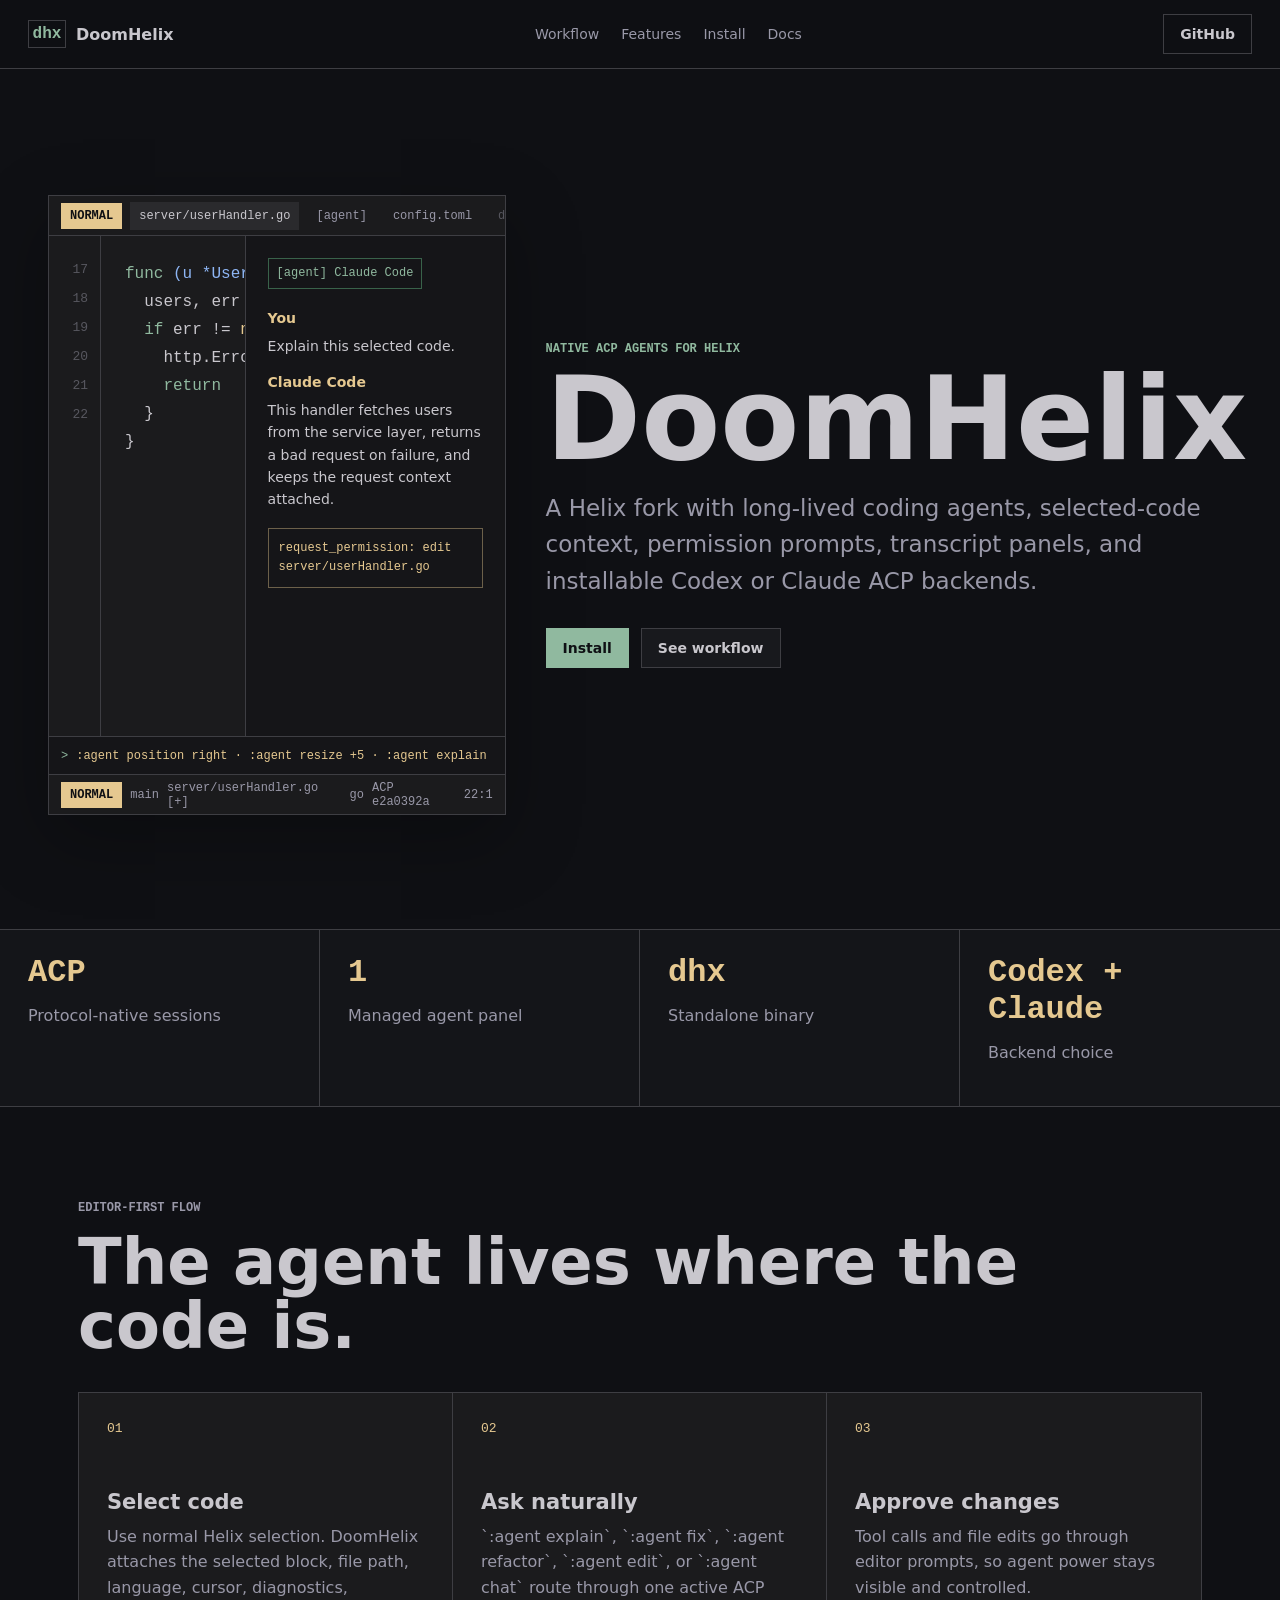
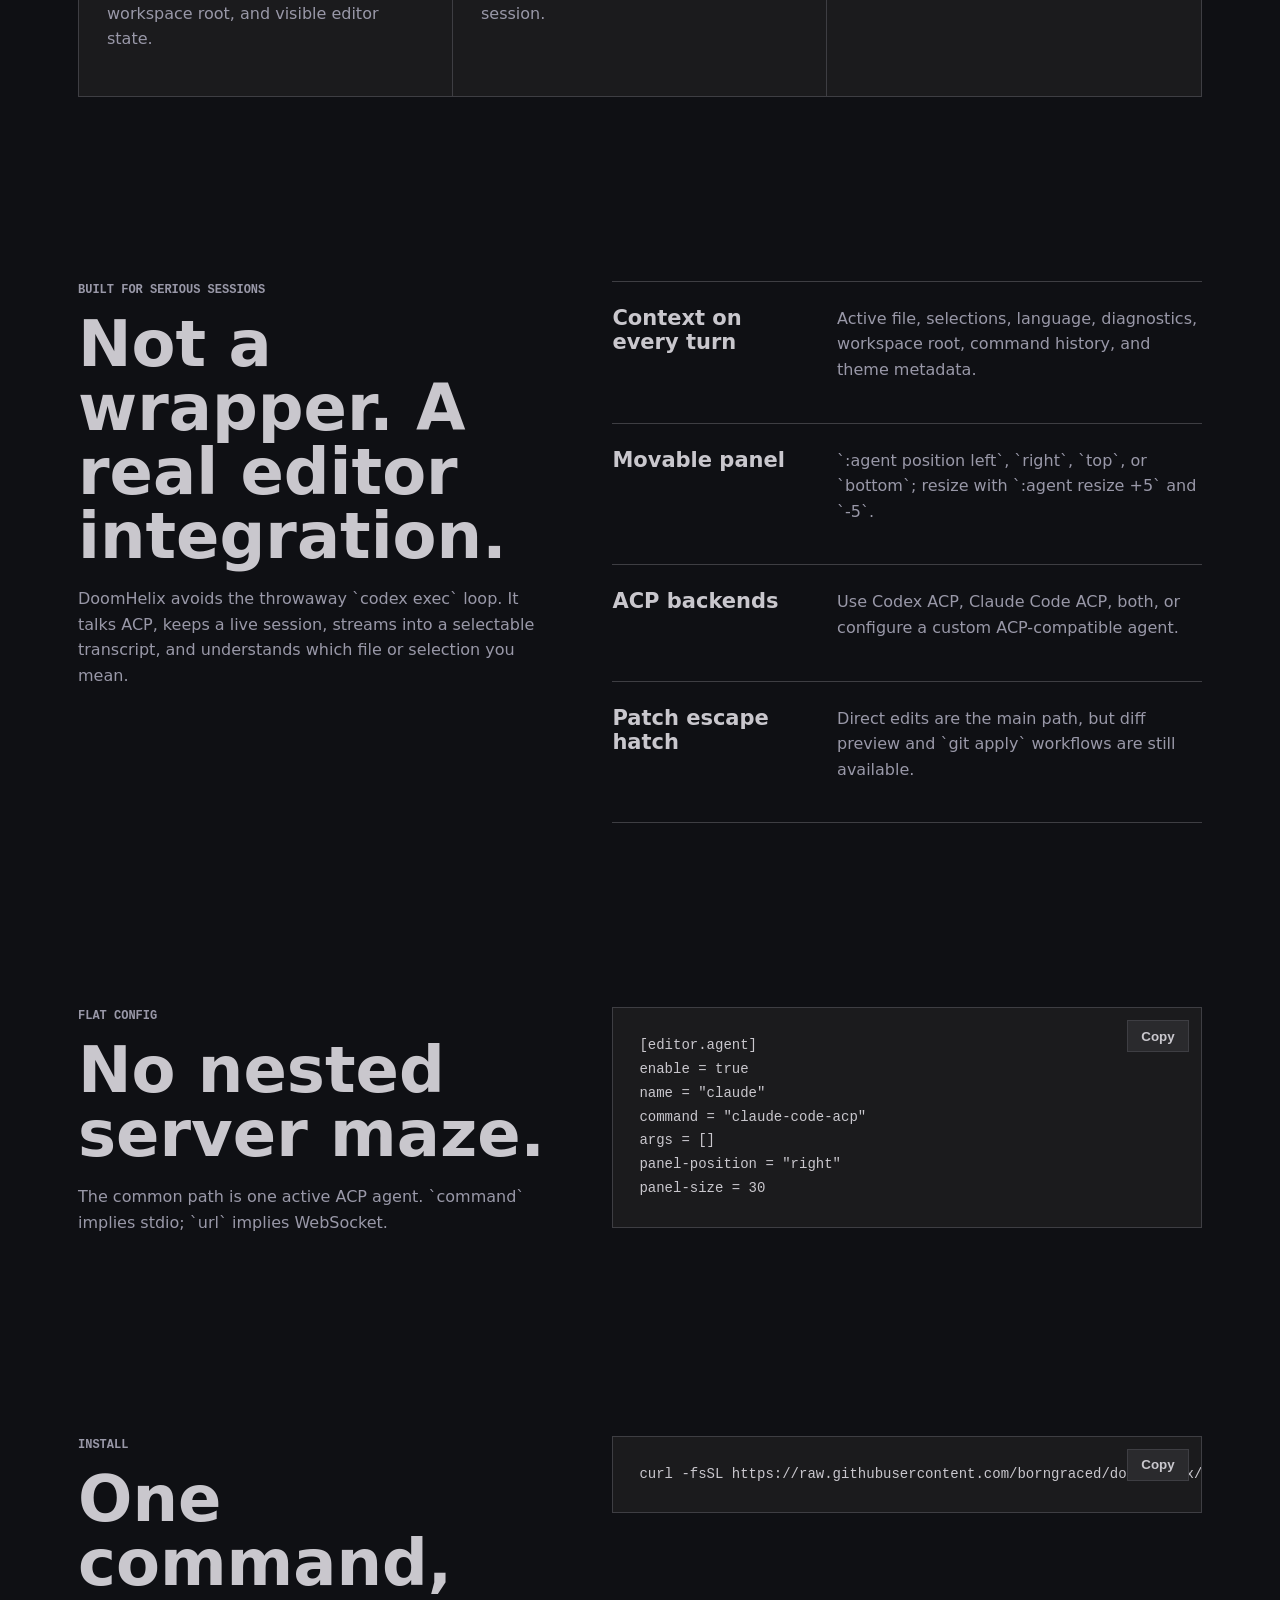
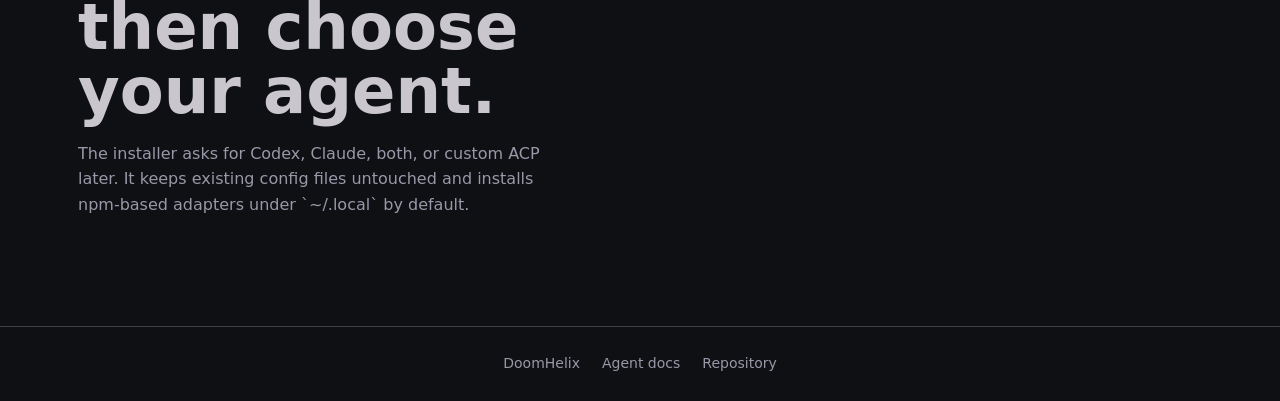
==== docs/index.html @ fb60f3b3 "Add GitHub Pages site and agent UX fixes" ====
<!doctype html>
<html lang="en">
  <head>
    <meta charset="utf-8">
    <meta name="viewport" content="width=device-width, initial-scale=1">
    <meta
      name="description"
      content="DoomHelix is an agentic Helix fork with native ACP agents, editor context, permission prompts, and a real in-editor transcript panel."
    >
    <title>DoomHelix | Agentic Helix</title>
    <link rel="stylesheet" href="./site.css">
  </head>
  <body>
    <header class="topbar">
      <a class="brand" href="#top" aria-label="DoomHelix home">
        <span class="brand-mark">dhx</span>
        <span>DoomHelix</span>
      </a>
      <nav class="nav-links" aria-label="Primary navigation">
        <a href="#workflow">Workflow</a>
        <a href="#features">Features</a>
        <a href="#install">Install</a>
        <a href="./agent.md">Docs</a>
      </nav>
      <a class="repo-link" href="https://github.com/borngraced/doom-helix">GitHub</a>
    </header>

    <main id="top">
      <section class="hero" aria-labelledby="hero-title">
        <div class="hero-scene" aria-hidden="true">
          <div class="editor-shell">
            <div class="editor-tabs">
              <span class="mode-pill">NORMAL</span>
              <span class="tab active">server/userHandler.go</span>
              <span class="tab">[agent]</span>
              <span class="tab">config.toml</span>
              <span class="tab ghost">doom-helix</span>
            </div>
            <div class="editor-grid">
              <aside class="gutter">
                <span>17</span><span>18</span><span>19</span><span>20</span><span>21</span><span>22</span>
              </aside>
              <pre class="code-pane"><code><span class="kw">func</span> <span class="fn">(u *UserHandler) List</span>(w http.ResponseWriter, r *http.Request) {
  users, err := u.service.List(r.Context())
  <span class="kw">if</span> err != <span class="lit">nil</span> {
    http.Error(w, err.Error(), http.StatusBadRequest)
    <span class="kw">return</span>
  }
}</code></pre>
              <section class="agent-pane">
                <div class="agent-title">[agent] Claude Code</div>
                <p class="speaker">You</p>
                <p>Explain this selected code.</p>
                <p class="speaker">Claude Code</p>
                <p>This handler fetches users from the service layer, returns a bad request on failure, and keeps the request context attached.</p>
                <div class="approval-line">request_permission: edit server/userHandler.go</div>
              </section>
            </div>
            <div class="commandline">:agent position right · :agent resize +5 · :agent explain</div>
            <div class="statusline">
              <span class="status-mode">NORMAL</span>
              <span>main</span>
              <span>server/userHandler.go [+]</span>
              <span>go</span>
              <span>ACP e2a0392a</span>
              <span>22:1</span>
            </div>
          </div>
        </div>

        <div class="hero-copy">
          <p class="eyebrow">Native ACP agents for Helix</p>
          <h1 id="hero-title">DoomHelix</h1>
          <p class="hero-subtitle">
            A Helix fork with long-lived coding agents, selected-code context, permission prompts,
            transcript panels, and installable Codex or Claude ACP backends.
          </p>
          <div class="hero-actions">
            <a class="primary-action" href="#install">Install</a>
            <a class="secondary-action" href="#workflow">See workflow</a>
          </div>
        </div>
      </section>

      <section class="strip" aria-label="Core capabilities">
        <div>
          <span class="metric">ACP</span>
          <p>Protocol-native sessions</p>
        </div>
        <div>
          <span class="metric">1</span>
          <p>Managed agent panel</p>
        </div>
        <div>
          <span class="metric">dhx</span>
          <p>Standalone binary</p>
        </div>
        <div>
          <span class="metric">Codex + Claude</span>
          <p>Backend choice</p>
        </div>
      </section>

      <section id="workflow" class="workflow">
        <div class="section-heading">
          <p class="eyebrow">Editor-first flow</p>
          <h2>The agent lives where the code is.</h2>
        </div>
        <div class="workflow-grid">
          <article>
            <span class="step">01</span>
            <h3>Select code</h3>
            <p>Use normal Helix selection. DoomHelix attaches the selected block, file path, language, cursor, diagnostics, workspace root, and visible editor state.</p>
          </article>
          <article>
            <span class="step">02</span>
            <h3>Ask naturally</h3>
            <p>`:agent explain`, `:agent fix`, `:agent refactor`, `:agent edit`, or `:agent chat` route through one active ACP session.</p>
          </article>
          <article>
            <span class="step">03</span>
            <h3>Approve changes</h3>
            <p>Tool calls and file edits go through editor prompts, so agent power stays visible and controlled.</p>
          </article>
        </div>
      </section>

      <section id="features" class="features">
        <div class="feature-copy">
          <p class="eyebrow">Built for serious sessions</p>
          <h2>Not a wrapper. A real editor integration.</h2>
          <p>
            DoomHelix avoids the throwaway `codex exec` loop. It talks ACP, keeps a live session,
            streams into a selectable transcript, and understands which file or selection you mean.
          </p>
        </div>
        <div class="feature-list">
          <div class="feature-row">
            <h3>Context on every turn</h3>
            <p>Active file, selections, language, diagnostics, workspace root, command history, and theme metadata.</p>
          </div>
          <div class="feature-row">
            <h3>Movable panel</h3>
            <p>`:agent position left`, `right`, `top`, or `bottom`; resize with `:agent resize +5` and `-5`.</p>
          </div>
          <div class="feature-row">
            <h3>ACP backends</h3>
            <p>Use Codex ACP, Claude Code ACP, both, or configure a custom ACP-compatible agent.</p>
          </div>
          <div class="feature-row">
            <h3>Patch escape hatch</h3>
            <p>Direct edits are the main path, but diff preview and `git apply` workflows are still available.</p>
          </div>
        </div>
      </section>

      <section class="config-showcase" aria-labelledby="config-title">
        <div>
          <p class="eyebrow">Flat config</p>
          <h2 id="config-title">No nested server maze.</h2>
          <p>
            The common path is one active ACP agent. `command` implies stdio; `url` implies WebSocket.
          </p>
        </div>
        <div class="code-card">
          <button class="copy-button" data-copy="#config-snippet">Copy</button>
          <pre id="config-snippet"><code>[editor.agent]
enable = true
name = "claude"
command = "claude-code-acp"
args = []
panel-position = "right"
panel-size = 30</code></pre>
        </div>
      </section>

      <section id="install" class="install">
        <div class="install-copy">
          <p class="eyebrow">Install</p>
          <h2>One command, then choose your agent.</h2>
          <p>
            The installer asks for Codex, Claude, both, or custom ACP later. It keeps existing
            config files untouched and installs npm-based adapters under `~/.local` by default.
          </p>
        </div>
        <div class="terminal-card">
          <button class="copy-button" data-copy="#install-command">Copy</button>
          <pre id="install-command"><code>curl -fsSL https://raw.githubusercontent.com/borngraced/doom-helix/agentic-acp-integration/install.sh | sh</code></pre>
        </div>
      </section>
    </main>

    <footer class="footer">
      <span>DoomHelix</span>
      <a href="./agent.md">Agent docs</a>
      <a href="https://github.com/borngraced/doom-helix">Repository</a>
    </footer>

    <script src="./site.js"></script>
  </body>
</html>
---- docs/site.css ----
:root {
  color-scheme: dark;
  --bg: #0f1014;
  --panel: #1b1b1d;
  --panel-2: #2a2a2d;
  --line: #3e3e43;
  --text: #c9c7cd;
  --muted: #9998a8;
  --soft: #57575f;
  --green: #90b99f;
  --gold: #e5c890;
  --blue: #8eb6f5;
  --pink: #e29eca;
  --red: #e78284;
  --ink: #0f1014;
}

* {
  box-sizing: border-box;
}

html {
  scroll-behavior: smooth;
}

body {
  margin: 0;
  min-width: 320px;
  background: var(--bg);
  color: var(--text);
  font-family: Inter, ui-sans-serif, system-ui, -apple-system, BlinkMacSystemFont, "Segoe UI", sans-serif;
}

a {
  color: inherit;
  text-decoration: none;
}

.topbar {
  position: sticky;
  z-index: 10;
  top: 0;
  display: flex;
  align-items: center;
  justify-content: space-between;
  gap: 20px;
  padding: 14px 28px;
  background: rgba(15, 16, 20, 0.92);
  border-bottom: 1px solid var(--line);
  backdrop-filter: blur(14px);
}

.brand,
.nav-links {
  display: flex;
  align-items: center;
}

.brand {
  gap: 10px;
  font-weight: 800;
}

.brand-mark,
.agent-title,
.metric,
pre,
.statusline,
.editor-tabs,
.approval-line,
.commandline,
.eyebrow {
  font-family: "JetBrains Mono", "SFMono-Regular", Consolas, monospace;
}

.brand-mark {
  display: grid;
  place-items: center;
  width: 38px;
  height: 28px;
  border: 1px solid var(--line);
  color: var(--green);
}

.nav-links {
  gap: 22px;
  color: var(--muted);
  font-size: 14px;
}

.repo-link,
.primary-action,
.secondary-action {
  display: inline-flex;
  align-items: center;
  justify-content: center;
  min-height: 40px;
  border: 1px solid var(--line);
  padding: 0 16px;
  font-size: 14px;
  font-weight: 700;
}

.repo-link:hover,
.nav-links a:hover,
.footer a:hover {
  color: var(--green);
}

.hero {
  position: relative;
  min-height: 860px;
  display: grid;
  grid-template-columns: minmax(320px, 0.8fr) minmax(440px, 1.2fr);
  gap: 40px;
  align-items: center;
  max-width: 1240px;
  margin: 0 auto;
  padding: 70px 28px 58px;
}

.hero-copy {
  max-width: 660px;
}

.eyebrow {
  margin: 0 0 12px;
  color: var(--green);
  font-size: 12px;
  font-weight: 700;
  text-transform: uppercase;
}

h1,
h2,
h3,
p {
  margin-top: 0;
}

h1 {
  margin-bottom: 18px;
  font-size: clamp(64px, 9vw, 130px);
  line-height: 0.9;
  letter-spacing: 0;
}

h2 {
  margin-bottom: 18px;
  font-size: clamp(34px, 5vw, 64px);
  line-height: 1;
  letter-spacing: 0;
}

h3 {
  margin-bottom: 10px;
  font-size: 21px;
}

.hero-subtitle,
.workflow p,
.feature-copy p,
.feature-row p,
.install-copy p,
.config-showcase p,
.strip p {
  color: var(--muted);
  line-height: 1.6;
}

.hero-subtitle {
  font-size: clamp(18px, 2vw, 23px);
}

.hero-actions {
  display: flex;
  flex-wrap: wrap;
  gap: 12px;
  margin-top: 28px;
}

.primary-action {
  border-color: var(--green);
  background: var(--green);
  color: var(--ink);
}

.secondary-action {
  background: rgba(255, 255, 255, 0.04);
}

.hero-scene {
  min-width: 0;
}

.editor-shell {
  overflow: hidden;
  border: 1px solid var(--line);
  background: var(--panel);
  box-shadow: 0 24px 70px rgba(0, 0, 0, 0.28);
}

.editor-tabs,
.statusline,
.commandline {
  display: flex;
  align-items: center;
  gap: 8px;
  min-height: 40px;
  padding: 0 12px;
  color: var(--muted);
  font-size: 12px;
}

.editor-tabs,
.statusline,
.agent-pane {
  border-color: var(--line);
}

.editor-tabs {
  border-bottom: 1px solid var(--line);
}

.mode-pill,
.status-mode {
  display: inline-flex;
  align-items: center;
  min-height: 26px;
  padding: 0 9px;
  background: var(--gold);
  color: var(--ink);
  font-weight: 800;
}

.tab {
  padding: 7px 9px;
  white-space: nowrap;
}

.tab.active {
  background: var(--panel-2);
  color: var(--text);
}

.tab.ghost {
  margin-left: auto;
  color: var(--soft);
}

.editor-grid {
  display: grid;
  grid-template-columns: 52px minmax(0, 1fr) minmax(260px, 36%);
  min-height: 500px;
}

.gutter {
  display: grid;
  align-content: start;
  gap: 14px;
  padding-top: 26px;
  border-right: 1px solid var(--line);
  color: var(--soft);
  font-family: "JetBrains Mono", "SFMono-Regular", Consolas, monospace;
  font-size: 13px;
  text-align: right;
}

.gutter span {
  padding-right: 12px;
}

.code-pane {
  margin: 0;
  padding: 24px;
  overflow: hidden;
  color: var(--text);
  font-size: clamp(12px, 1.3vw, 16px);
  line-height: 1.75;
}

.kw {
  color: var(--green);
}

.fn {
  color: var(--blue);
}

.lit {
  color: var(--gold);
}

.agent-pane {
  border-left: 1px solid var(--line);
  padding: 22px;
  background: #151518;
  font-size: 14px;
  line-height: 1.58;
}

.agent-title {
  width: fit-content;
  margin-bottom: 18px;
  padding: 5px 8px;
  border: 1px solid rgba(125, 240, 166, 0.35);
  color: var(--green);
  font-size: 12px;
}

.speaker {
  margin-bottom: 6px;
  color: var(--gold);
  font-weight: 800;
}

.approval-line {
  margin-top: 18px;
  padding: 10px;
  border: 1px solid rgba(229, 200, 144, 0.42);
  color: var(--gold);
  font-size: 12px;
}

.commandline {
  min-height: 38px;
  border-top: 1px solid var(--line);
  color: var(--gold);
  background: #151518;
}

.commandline::before {
  content: ">";
  color: var(--green);
}

.statusline {
  justify-content: space-between;
  border-top: 1px solid var(--line);
  background: var(--panel);
}

.strip {
  display: grid;
  grid-template-columns: repeat(4, 1fr);
  border-top: 1px solid var(--line);
  border-bottom: 1px solid var(--line);
}

.strip div {
  min-height: 128px;
  padding: 24px 28px;
  border-right: 1px solid var(--line);
  background: rgba(255, 255, 255, 0.02);
}

.strip div:last-child {
  border-right: 0;
}

.metric {
  display: block;
  margin-bottom: 12px;
  color: var(--gold);
  font-size: clamp(20px, 2.5vw, 34px);
  font-weight: 700;
}

.workflow,
.features,
.config-showcase,
.install {
  max-width: 1180px;
  margin: 0 auto;
  padding: 92px 28px;
}

.section-heading {
  margin-bottom: 34px;
}

.workflow-grid {
  display: grid;
  grid-template-columns: repeat(3, 1fr);
  border: 1px solid var(--line);
}

.workflow-grid article {
  min-height: 270px;
  padding: 28px;
  border-right: 1px solid var(--line);
  background: var(--panel);
}

.workflow-grid article:last-child {
  border-right: 0;
}

.step {
  display: block;
  margin-bottom: 54px;
  color: var(--gold);
  font-family: "JetBrains Mono", "SFMono-Regular", Consolas, monospace;
  font-size: 13px;
}

.features,
.config-showcase,
.install {
  display: grid;
  grid-template-columns: minmax(0, 0.9fr) minmax(320px, 1.1fr);
  gap: 52px;
  align-items: start;
}

.feature-list {
  border-top: 1px solid var(--line);
}

.feature-row {
  display: grid;
  grid-template-columns: 0.55fr 1fr;
  gap: 24px;
  padding: 24px 0;
  border-bottom: 1px solid var(--line);
}

.code-card,
.terminal-card {
  position: relative;
  border: 1px solid var(--line);
  background: var(--panel);
}

pre {
  margin: 0;
  overflow-x: auto;
  padding: 26px;
  color: var(--text);
  font-size: 14px;
  line-height: 1.7;
}

.copy-button {
  position: absolute;
  top: 12px;
  right: 12px;
  min-width: 62px;
  height: 32px;
  border: 1px solid var(--line);
  background: var(--panel-2);
  color: var(--text);
  font-weight: 700;
  cursor: pointer;
}

.copy-button:hover {
  border-color: var(--green);
  color: var(--green);
}

.footer {
  display: flex;
  justify-content: center;
  gap: 22px;
  padding: 28px;
  border-top: 1px solid var(--line);
  color: var(--muted);
  font-size: 14px;
}

@media (max-width: 980px) {
  .hero,
  .features,
  .config-showcase,
  .install {
    grid-template-columns: 1fr;
  }

  .hero {
    min-height: auto;
    padding-top: 52px;
  }

  .strip,
  .workflow-grid {
    grid-template-columns: 1fr 1fr;
  }

  .editor-grid {
    grid-template-columns: 44px minmax(0, 1fr);
  }

  .agent-pane {
    grid-column: 1 / -1;
    border-left: 0;
    border-top: 1px solid var(--line);
  }
}

@media (max-width: 640px) {
  .topbar {
    padding: 12px 16px;
  }

  .nav-links,
  .repo-link {
    display: none;
  }

  .hero,
  .workflow,
  .features,
  .config-showcase,
  .install {
    padding-left: 18px;
    padding-right: 18px;
  }

  .strip,
  .workflow-grid,
  .feature-row {
    grid-template-columns: 1fr;
  }

  .strip div,
  .workflow-grid article {
    border-right: 0;
    border-bottom: 1px solid var(--line);
  }

  h1 {
    font-size: 64px;
  }
}
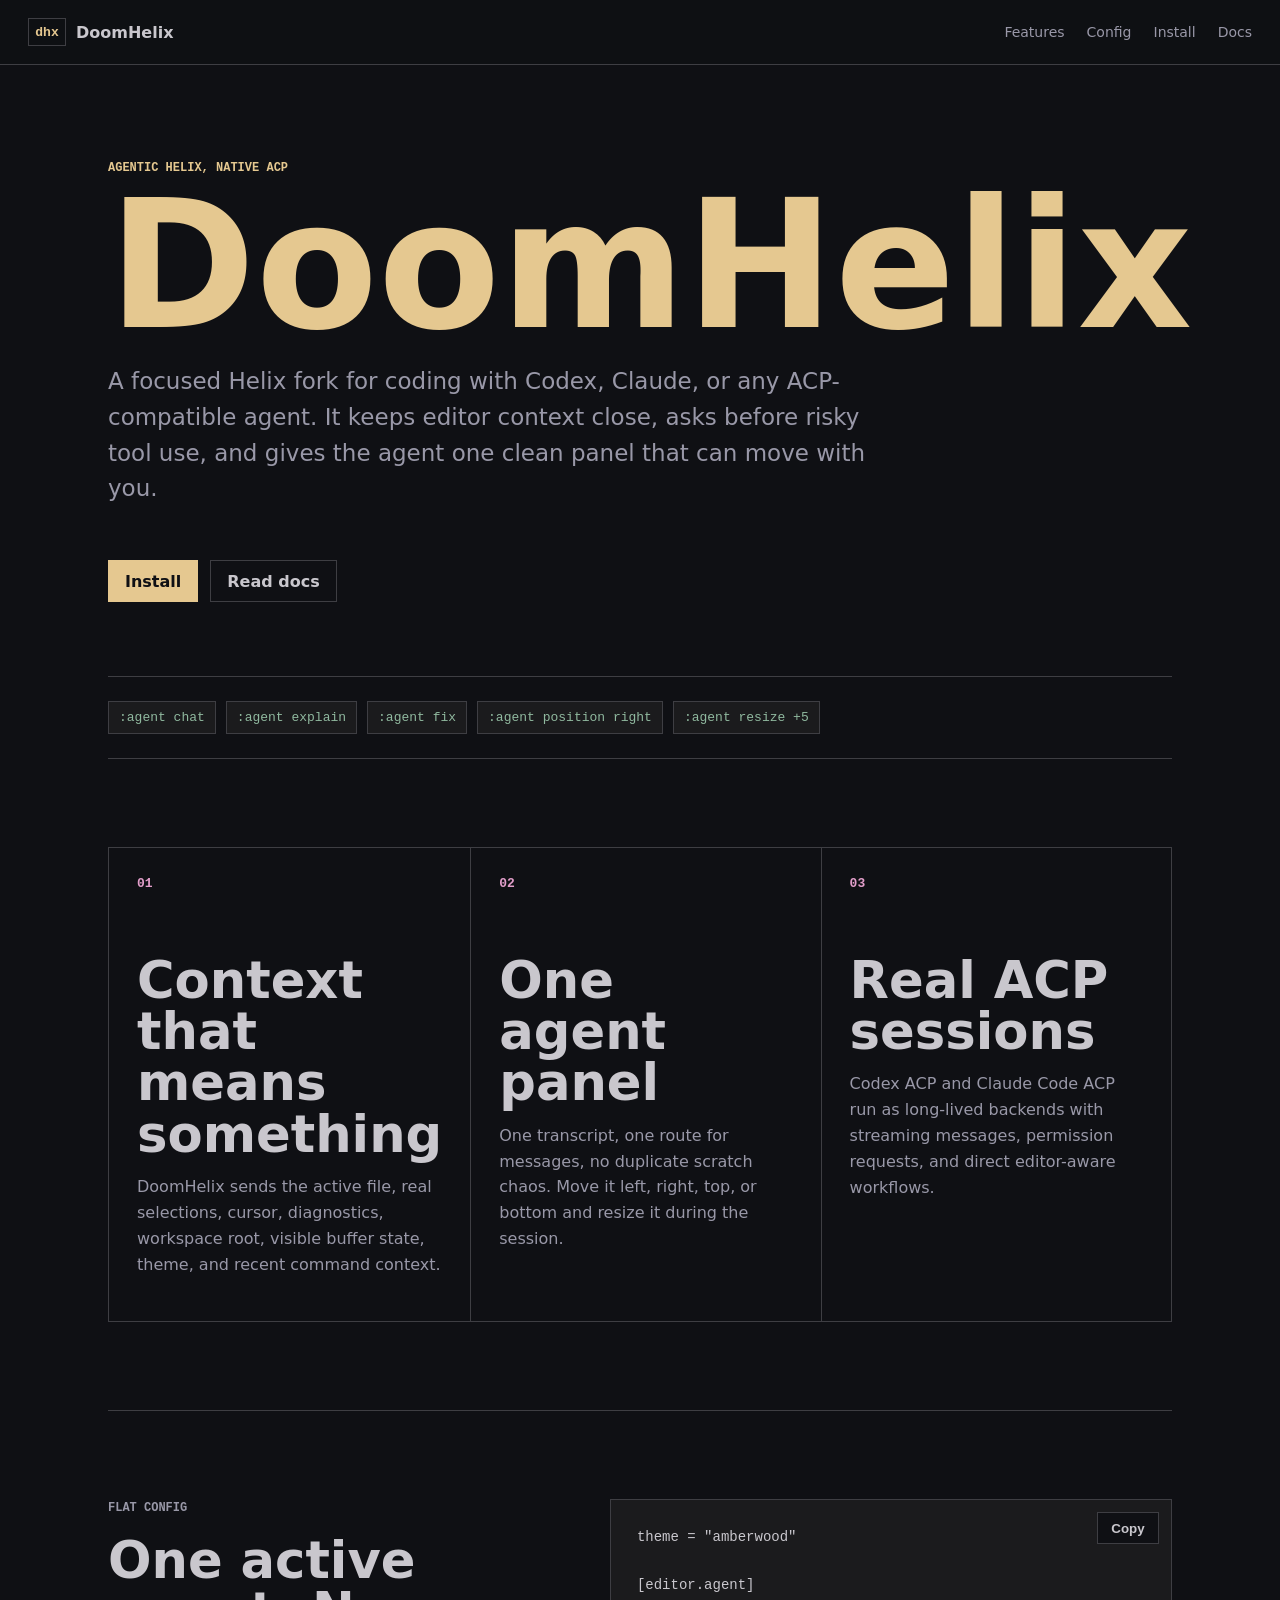
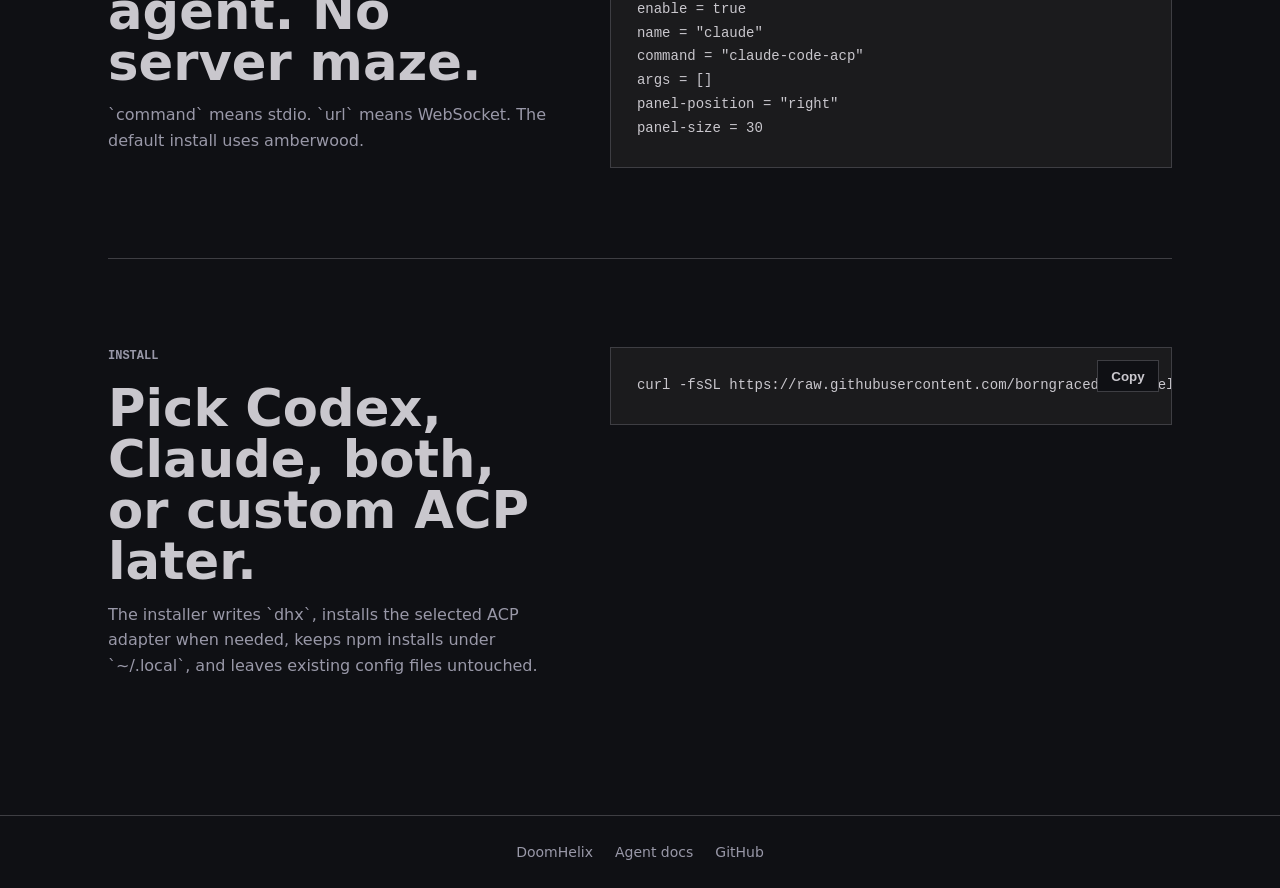
==== commit 170bca0f: "Simplify amberwood pages design" ====
--- a/docs/index.html
+++ b/docs/index.html
@@ -5,166 +5,88 @@
     <meta name="viewport" content="width=device-width, initial-scale=1">
     <meta
       name="description"
-      content="DoomHelix is an agentic Helix fork with native ACP agents, editor context, permission prompts, and a real in-editor transcript panel."
+      content="DoomHelix is an agentic Helix fork with native ACP agents, selected-code context, permission prompts, and a movable in-editor transcript panel."
     >
     <title>DoomHelix | Agentic Helix</title>
     <link rel="stylesheet" href="./site.css">
   </head>
   <body>
     <header class="topbar">
-      <a class="brand" href="#top" aria-label="DoomHelix home">
-        <span class="brand-mark">dhx</span>
+      <a class="brand" href="#top">
+        <span class="mark">dhx</span>
         <span>DoomHelix</span>
       </a>
-      <nav class="nav-links" aria-label="Primary navigation">
-        <a href="#workflow">Workflow</a>
+      <nav aria-label="Primary navigation">
         <a href="#features">Features</a>
+        <a href="#config">Config</a>
         <a href="#install">Install</a>
         <a href="./agent.md">Docs</a>
       </nav>
-      <a class="repo-link" href="https://github.com/borngraced/doom-helix">GitHub</a>
     </header>
 
     <main id="top">
-      <section class="hero" aria-labelledby="hero-title">
-        <div class="hero-scene" aria-hidden="true">
-          <div class="editor-shell">
-            <div class="editor-tabs">
-              <span class="mode-pill">NORMAL</span>
-              <span class="tab active">server/userHandler.go</span>
-              <span class="tab">[agent]</span>
-              <span class="tab">config.toml</span>
-              <span class="tab ghost">doom-helix</span>
-            </div>
-            <div class="editor-grid">
-              <aside class="gutter">
-                <span>17</span><span>18</span><span>19</span><span>20</span><span>21</span><span>22</span>
-              </aside>
-              <pre class="code-pane"><code><span class="kw">func</span> <span class="fn">(u *UserHandler) List</span>(w http.ResponseWriter, r *http.Request) {
-  users, err := u.service.List(r.Context())
-  <span class="kw">if</span> err != <span class="lit">nil</span> {
-    http.Error(w, err.Error(), http.StatusBadRequest)
-    <span class="kw">return</span>
-  }
-}</code></pre>
-              <section class="agent-pane">
-                <div class="agent-title">[agent] Claude Code</div>
-                <p class="speaker">You</p>
-                <p>Explain this selected code.</p>
-                <p class="speaker">Claude Code</p>
-                <p>This handler fetches users from the service layer, returns a bad request on failure, and keeps the request context attached.</p>
-                <div class="approval-line">request_permission: edit server/userHandler.go</div>
-              </section>
-            </div>
-            <div class="commandline">:agent position right · :agent resize +5 · :agent explain</div>
-            <div class="statusline">
-              <span class="status-mode">NORMAL</span>
-              <span>main</span>
-              <span>server/userHandler.go [+]</span>
-              <span>go</span>
-              <span>ACP e2a0392a</span>
-              <span>22:1</span>
-            </div>
-          </div>
-        </div>
-
-        <div class="hero-copy">
-          <p class="eyebrow">Native ACP agents for Helix</p>
-          <h1 id="hero-title">DoomHelix</h1>
-          <p class="hero-subtitle">
-            A Helix fork with long-lived coding agents, selected-code context, permission prompts,
-            transcript panels, and installable Codex or Claude ACP backends.
-          </p>
-          <div class="hero-actions">
-            <a class="primary-action" href="#install">Install</a>
-            <a class="secondary-action" href="#workflow">See workflow</a>
-          </div>
+      <section class="hero">
+        <p class="eyebrow">Agentic Helix, native ACP</p>
+        <h1>DoomHelix</h1>
+        <p class="lede">
+          A focused Helix fork for coding with Codex, Claude, or any ACP-compatible agent.
+          It keeps editor context close, asks before risky tool use, and gives the agent one
+          clean panel that can move with you.
+        </p>
+        <div class="hero-actions">
+          <a class="button primary" href="#install">Install</a>
+          <a class="button" href="./agent.md">Read docs</a>
         </div>
       </section>
 
-      <section class="strip" aria-label="Core capabilities">
-        <div>
-          <span class="metric">ACP</span>
-          <p>Protocol-native sessions</p>
-        </div>
-        <div>
-          <span class="metric">1</span>
-          <p>Managed agent panel</p>
-        </div>
-        <div>
-          <span class="metric">dhx</span>
-          <p>Standalone binary</p>
-        </div>
-        <div>
-          <span class="metric">Codex + Claude</span>
-          <p>Backend choice</p>
-        </div>
-      </section>
-
-      <section id="workflow" class="workflow">
-        <div class="section-heading">
-          <p class="eyebrow">Editor-first flow</p>
-          <h2>The agent lives where the code is.</h2>
-        </div>
-        <div class="workflow-grid">
-          <article>
-            <span class="step">01</span>
-            <h3>Select code</h3>
-            <p>Use normal Helix selection. DoomHelix attaches the selected block, file path, language, cursor, diagnostics, workspace root, and visible editor state.</p>
-          </article>
-          <article>
-            <span class="step">02</span>
-            <h3>Ask naturally</h3>
-            <p>`:agent explain`, `:agent fix`, `:agent refactor`, `:agent edit`, or `:agent chat` route through one active ACP session.</p>
-          </article>
-          <article>
-            <span class="step">03</span>
-            <h3>Approve changes</h3>
-            <p>Tool calls and file edits go through editor prompts, so agent power stays visible and controlled.</p>
-          </article>
-        </div>
+      <section class="command-strip" aria-label="Agent commands">
+        <span>:agent chat</span>
+        <span>:agent explain</span>
+        <span>:agent fix</span>
+        <span>:agent position right</span>
+        <span>:agent resize +5</span>
       </section>
 
       <section id="features" class="features">
-        <div class="feature-copy">
-          <p class="eyebrow">Built for serious sessions</p>
-          <h2>Not a wrapper. A real editor integration.</h2>
+        <article>
+          <span class="number">01</span>
+          <h2>Context that means something</h2>
           <p>
-            DoomHelix avoids the throwaway `codex exec` loop. It talks ACP, keeps a live session,
-            streams into a selectable transcript, and understands which file or selection you mean.
+            DoomHelix sends the active file, real selections, cursor, diagnostics,
+            workspace root, visible buffer state, theme, and recent command context.
+          </p>
+        </article>
+        <article>
+          <span class="number">02</span>
+          <h2>One agent panel</h2>
+          <p>
+            One transcript, one route for messages, no duplicate scratch chaos. Move it left,
+            right, top, or bottom and resize it during the session.
+          </p>
+        </article>
+        <article>
+          <span class="number">03</span>
+          <h2>Real ACP sessions</h2>
+          <p>
+            Codex ACP and Claude Code ACP run as long-lived backends with streaming messages,
+            permission requests, and direct editor-aware workflows.
+          </p>
+        </article>
+      </section>
+
+      <section id="config" class="panel-section">
+        <div>
+          <p class="eyebrow">Flat config</p>
+          <h2>One active agent. No server maze.</h2>
+          <p>
+            `command` means stdio. `url` means WebSocket. The default install uses amberwood.
           </p>
         </div>
-        <div class="feature-list">
-          <div class="feature-row">
-            <h3>Context on every turn</h3>
-            <p>Active file, selections, language, diagnostics, workspace root, command history, and theme metadata.</p>
-          </div>
-          <div class="feature-row">
-            <h3>Movable panel</h3>
-            <p>`:agent position left`, `right`, `top`, or `bottom`; resize with `:agent resize +5` and `-5`.</p>
-          </div>
-          <div class="feature-row">
-            <h3>ACP backends</h3>
-            <p>Use Codex ACP, Claude Code ACP, both, or configure a custom ACP-compatible agent.</p>
-          </div>
-          <div class="feature-row">
-            <h3>Patch escape hatch</h3>
-            <p>Direct edits are the main path, but diff preview and `git apply` workflows are still available.</p>
-          </div>
-        </div>
-      </section>
+        <div class="code-box">
+          <button class="copy-button" data-copy="#config-snippet">Copy</button>
+          <pre id="config-snippet"><code>theme = "amberwood"
 
-      <section class="config-showcase" aria-labelledby="config-title">
-        <div>
-          <p class="eyebrow">Flat config</p>
-          <h2 id="config-title">No nested server maze.</h2>
-          <p>
-            The common path is one active ACP agent. `command` implies stdio; `url` implies WebSocket.
-          </p>
-        </div>
-        <div class="code-card">
-          <button class="copy-button" data-copy="#config-snippet">Copy</button>
-          <pre id="config-snippet"><code>[editor.agent]
+[editor.agent]
 enable = true
 name = "claude"
 command = "claude-code-acp"
@@ -174,26 +96,26 @@
         </div>
       </section>
 
-      <section id="install" class="install">
-        <div class="install-copy">
+      <section id="install" class="panel-section install">
+        <div>
           <p class="eyebrow">Install</p>
-          <h2>One command, then choose your agent.</h2>
+          <h2>Pick Codex, Claude, both, or custom ACP later.</h2>
           <p>
-            The installer asks for Codex, Claude, both, or custom ACP later. It keeps existing
-            config files untouched and installs npm-based adapters under `~/.local` by default.
+            The installer writes `dhx`, installs the selected ACP adapter when needed,
+            keeps npm installs under `~/.local`, and leaves existing config files untouched.
           </p>
         </div>
-        <div class="terminal-card">
+        <div class="code-box">
           <button class="copy-button" data-copy="#install-command">Copy</button>
           <pre id="install-command"><code>curl -fsSL https://raw.githubusercontent.com/borngraced/doom-helix/agentic-acp-integration/install.sh | sh</code></pre>
         </div>
       </section>
     </main>
 
-    <footer class="footer">
+    <footer>
       <span>DoomHelix</span>
       <a href="./agent.md">Agent docs</a>
-      <a href="https://github.com/borngraced/doom-helix">Repository</a>
+      <a href="https://github.com/borngraced/doom-helix">GitHub</a>
     </footer>
 
     <script src="./site.js"></script>
--- a/docs/site.css
+++ b/docs/site.css
@@ -2,7 +2,6 @@
   color-scheme: dark;
   --bg: #0f1014;
   --panel: #1b1b1d;
-  --panel-2: #2a2a2d;
   --line: #3e3e43;
   --text: #c9c7cd;
   --muted: #9998a8;
@@ -12,7 +11,6 @@
   --blue: #8eb6f5;
   --pink: #e29eca;
   --red: #e78284;
-  --ink: #0f1014;
 }
 
 * {
@@ -25,10 +23,9 @@
 
 body {
   margin: 0;
-  min-width: 320px;
   background: var(--bg);
   color: var(--text);
-  font-family: Inter, ui-sans-serif, system-ui, -apple-system, BlinkMacSystemFont, "Segoe UI", sans-serif;
+  font-family: ui-sans-serif, system-ui, -apple-system, BlinkMacSystemFont, "Segoe UI", sans-serif;
 }
 
 a {
@@ -38,22 +35,23 @@
 
 .topbar {
   position: sticky;
-  z-index: 10;
   top: 0;
+  z-index: 2;
+  display: flex;
+  justify-content: space-between;
+  gap: 24px;
+  align-items: center;
+  padding: 18px 28px;
+  background: rgba(15, 16, 20, 0.94);
+  border-bottom: 1px solid var(--line);
+}
+
+.brand,
+nav,
+.hero-actions,
+footer {
   display: flex;
   align-items: center;
-  justify-content: space-between;
-  gap: 20px;
-  padding: 14px 28px;
-  background: rgba(15, 16, 20, 0.92);
-  border-bottom: 1px solid var(--line);
-  backdrop-filter: blur(14px);
-}
-
-.brand,
-.nav-links {
-  display: flex;
-  align-items: center;
 }
 
 .brand {
@@ -61,372 +59,167 @@
   font-weight: 800;
 }
 
-.brand-mark,
-.agent-title,
-.metric,
-pre,
-.statusline,
-.editor-tabs,
-.approval-line,
-.commandline,
-.eyebrow {
-  font-family: "JetBrains Mono", "SFMono-Regular", Consolas, monospace;
-}
-
-.brand-mark {
-  display: grid;
+.mark {
+  display: inline-grid;
   place-items: center;
   width: 38px;
   height: 28px;
   border: 1px solid var(--line);
-  color: var(--green);
-}
-
-.nav-links {
+  color: var(--gold);
+  font: 800 13px "JetBrains Mono", "SFMono-Regular", Consolas, monospace;
+}
+
+nav {
   gap: 22px;
   color: var(--muted);
   font-size: 14px;
 }
 
-.repo-link,
-.primary-action,
-.secondary-action {
+nav a:hover,
+footer a:hover {
+  color: var(--gold);
+}
+
+main {
+  max-width: 1120px;
+  margin: 0 auto;
+  padding: 0 28px;
+}
+
+.hero {
+  min-height: 68vh;
+  display: grid;
+  align-content: center;
+  padding: 92px 0 70px;
+  border-bottom: 1px solid var(--line);
+}
+
+.eyebrow,
+.command-strip,
+pre,
+.number,
+.mark {
+  font-family: "JetBrains Mono", "SFMono-Regular", Consolas, monospace;
+}
+
+.eyebrow {
+  margin: 0 0 16px;
+  color: var(--gold);
+  font-size: 12px;
+  font-weight: 800;
+  text-transform: uppercase;
+}
+
+h1,
+h2,
+p {
+  margin-top: 0;
+}
+
+h1 {
+  max-width: 920px;
+  margin-bottom: 24px;
+  color: var(--gold);
+  font-size: clamp(68px, 16vw, 178px);
+  line-height: 0.84;
+  letter-spacing: 0;
+}
+
+h2 {
+  margin-bottom: 14px;
+  color: var(--text);
+  font-size: clamp(28px, 4vw, 52px);
+  line-height: 1;
+  letter-spacing: 0;
+}
+
+.lede {
+  max-width: 780px;
+  color: var(--muted);
+  font-size: clamp(18px, 2vw, 23px);
+  line-height: 1.55;
+}
+
+.hero-actions {
+  flex-wrap: wrap;
+  gap: 12px;
+  margin-top: 30px;
+}
+
+.button {
   display: inline-flex;
   align-items: center;
-  justify-content: center;
-  min-height: 40px;
+  min-height: 42px;
   border: 1px solid var(--line);
   padding: 0 16px;
-  font-size: 14px;
-  font-weight: 700;
-}
-
-.repo-link:hover,
-.nav-links a:hover,
-.footer a:hover {
-  color: var(--green);
-}
-
-.hero {
-  position: relative;
-  min-height: 860px;
-  display: grid;
-  grid-template-columns: minmax(320px, 0.8fr) minmax(440px, 1.2fr);
-  gap: 40px;
-  align-items: center;
-  max-width: 1240px;
-  margin: 0 auto;
-  padding: 70px 28px 58px;
-}
-
-.hero-copy {
-  max-width: 660px;
-}
-
-.eyebrow {
-  margin: 0 0 12px;
-  color: var(--green);
-  font-size: 12px;
-  font-weight: 700;
-  text-transform: uppercase;
-}
-
-h1,
-h2,
-h3,
-p {
-  margin-top: 0;
-}
-
-h1 {
-  margin-bottom: 18px;
-  font-size: clamp(64px, 9vw, 130px);
-  line-height: 0.9;
-  letter-spacing: 0;
-}
-
-h2 {
-  margin-bottom: 18px;
-  font-size: clamp(34px, 5vw, 64px);
-  line-height: 1;
-  letter-spacing: 0;
-}
-
-h3 {
-  margin-bottom: 10px;
-  font-size: 21px;
-}
-
-.hero-subtitle,
-.workflow p,
-.feature-copy p,
-.feature-row p,
-.install-copy p,
-.config-showcase p,
-.strip p {
-  color: var(--muted);
-  line-height: 1.6;
-}
-
-.hero-subtitle {
-  font-size: clamp(18px, 2vw, 23px);
-}
-
-.hero-actions {
+  font-weight: 800;
+}
+
+.button.primary {
+  border-color: var(--gold);
+  background: var(--gold);
+  color: var(--bg);
+}
+
+.command-strip {
   display: flex;
   flex-wrap: wrap;
-  gap: 12px;
-  margin-top: 28px;
-}
-
-.primary-action {
-  border-color: var(--green);
-  background: var(--green);
-  color: var(--ink);
-}
-
-.secondary-action {
-  background: rgba(255, 255, 255, 0.04);
-}
-
-.hero-scene {
-  min-width: 0;
-}
-
-.editor-shell {
-  overflow: hidden;
-  border: 1px solid var(--line);
+  gap: 10px;
+  padding: 24px 0;
+  border-bottom: 1px solid var(--line);
+}
+
+.command-strip span {
+  border: 1px solid var(--line);
+  padding: 8px 10px;
+  color: var(--green);
   background: var(--panel);
-  box-shadow: 0 24px 70px rgba(0, 0, 0, 0.28);
-}
-
-.editor-tabs,
-.statusline,
-.commandline {
-  display: flex;
-  align-items: center;
-  gap: 8px;
-  min-height: 40px;
-  padding: 0 12px;
-  color: var(--muted);
-  font-size: 12px;
-}
-
-.editor-tabs,
-.statusline,
-.agent-pane {
-  border-color: var(--line);
-}
-
-.editor-tabs {
-  border-bottom: 1px solid var(--line);
-}
-
-.mode-pill,
-.status-mode {
-  display: inline-flex;
-  align-items: center;
-  min-height: 26px;
-  padding: 0 9px;
-  background: var(--gold);
-  color: var(--ink);
-  font-weight: 800;
-}
-
-.tab {
-  padding: 7px 9px;
-  white-space: nowrap;
-}
-
-.tab.active {
-  background: var(--panel-2);
-  color: var(--text);
-}
-
-.tab.ghost {
-  margin-left: auto;
-  color: var(--soft);
-}
-
-.editor-grid {
-  display: grid;
-  grid-template-columns: 52px minmax(0, 1fr) minmax(260px, 36%);
-  min-height: 500px;
-}
-
-.gutter {
-  display: grid;
-  align-content: start;
-  gap: 14px;
-  padding-top: 26px;
-  border-right: 1px solid var(--line);
-  color: var(--soft);
-  font-family: "JetBrains Mono", "SFMono-Regular", Consolas, monospace;
   font-size: 13px;
-  text-align: right;
-}
-
-.gutter span {
-  padding-right: 12px;
-}
-
-.code-pane {
-  margin: 0;
-  padding: 24px;
-  overflow: hidden;
-  color: var(--text);
-  font-size: clamp(12px, 1.3vw, 16px);
-  line-height: 1.75;
-}
-
-.kw {
-  color: var(--green);
-}
-
-.fn {
-  color: var(--blue);
-}
-
-.lit {
-  color: var(--gold);
-}
-
-.agent-pane {
-  border-left: 1px solid var(--line);
-  padding: 22px;
-  background: #151518;
-  font-size: 14px;
-  line-height: 1.58;
-}
-
-.agent-title {
-  width: fit-content;
-  margin-bottom: 18px;
-  padding: 5px 8px;
-  border: 1px solid rgba(125, 240, 166, 0.35);
-  color: var(--green);
-  font-size: 12px;
-}
-
-.speaker {
-  margin-bottom: 6px;
-  color: var(--gold);
-  font-weight: 800;
-}
-
-.approval-line {
-  margin-top: 18px;
-  padding: 10px;
-  border: 1px solid rgba(229, 200, 144, 0.42);
-  color: var(--gold);
-  font-size: 12px;
-}
-
-.commandline {
-  min-height: 38px;
-  border-top: 1px solid var(--line);
-  color: var(--gold);
-  background: #151518;
-}
-
-.commandline::before {
-  content: ">";
-  color: var(--green);
-}
-
-.statusline {
-  justify-content: space-between;
-  border-top: 1px solid var(--line);
-  background: var(--panel);
-}
-
-.strip {
-  display: grid;
-  grid-template-columns: repeat(4, 1fr);
-  border-top: 1px solid var(--line);
-  border-bottom: 1px solid var(--line);
-}
-
-.strip div {
-  min-height: 128px;
-  padding: 24px 28px;
-  border-right: 1px solid var(--line);
-  background: rgba(255, 255, 255, 0.02);
-}
-
-.strip div:last-child {
-  border-right: 0;
-}
-
-.metric {
-  display: block;
-  margin-bottom: 12px;
-  color: var(--gold);
-  font-size: clamp(20px, 2.5vw, 34px);
-  font-weight: 700;
-}
-
-.workflow,
-.features,
-.config-showcase,
-.install {
-  max-width: 1180px;
-  margin: 0 auto;
-  padding: 92px 28px;
-}
-
-.section-heading {
-  margin-bottom: 34px;
-}
-
-.workflow-grid {
+}
+
+.features {
   display: grid;
   grid-template-columns: repeat(3, 1fr);
-  border: 1px solid var(--line);
-}
-
-.workflow-grid article {
-  min-height: 270px;
+  gap: 1px;
+  margin: 88px 0;
+  background: var(--line);
+  border: 1px solid var(--line);
+}
+
+.features article {
+  min-height: 320px;
   padding: 28px;
-  border-right: 1px solid var(--line);
-  background: var(--panel);
-}
-
-.workflow-grid article:last-child {
-  border-right: 0;
-}
-
-.step {
+  background: var(--bg);
+}
+
+.number {
   display: block;
-  margin-bottom: 54px;
-  color: var(--gold);
-  font-family: "JetBrains Mono", "SFMono-Regular", Consolas, monospace;
+  margin-bottom: 64px;
+  color: var(--pink);
   font-size: 13px;
-}
-
-.features,
-.config-showcase,
-.install {
+  font-weight: 800;
+}
+
+.features p,
+.panel-section p {
+  color: var(--muted);
+  line-height: 1.62;
+}
+
+.panel-section {
   display: grid;
   grid-template-columns: minmax(0, 0.9fr) minmax(320px, 1.1fr);
-  gap: 52px;
+  gap: 42px;
   align-items: start;
-}
-
-.feature-list {
+  padding: 88px 0;
   border-top: 1px solid var(--line);
 }
 
-.feature-row {
-  display: grid;
-  grid-template-columns: 0.55fr 1fr;
-  gap: 24px;
-  padding: 24px 0;
-  border-bottom: 1px solid var(--line);
-}
-
-.code-card,
-.terminal-card {
+.install {
+  padding-bottom: 120px;
+}
+
+.code-box {
   position: relative;
   border: 1px solid var(--line);
   background: var(--panel);
@@ -445,22 +238,21 @@
   position: absolute;
   top: 12px;
   right: 12px;
+  height: 32px;
   min-width: 62px;
-  height: 32px;
-  border: 1px solid var(--line);
-  background: var(--panel-2);
-  color: var(--text);
-  font-weight: 700;
+  border: 1px solid var(--line);
+  background: var(--bg);
+  color: var(--text);
+  font-weight: 800;
   cursor: pointer;
 }
 
 .copy-button:hover {
-  border-color: var(--green);
-  color: var(--green);
-}
-
-.footer {
-  display: flex;
+  border-color: var(--gold);
+  color: var(--gold);
+}
+
+footer {
   justify-content: center;
   gap: 22px;
   padding: 28px;
@@ -469,67 +261,30 @@
   font-size: 14px;
 }
 
-@media (max-width: 980px) {
-  .hero,
-  .features,
-  .config-showcase,
-  .install {
-    grid-template-columns: 1fr;
+@media (max-width: 820px) {
+  nav {
+    display: none;
+  }
+
+  main {
+    padding: 0 18px;
   }
 
   .hero {
     min-height: auto;
-    padding-top: 52px;
-  }
-
-  .strip,
-  .workflow-grid {
-    grid-template-columns: 1fr 1fr;
-  }
-
-  .editor-grid {
-    grid-template-columns: 44px minmax(0, 1fr);
-  }
-
-  .agent-pane {
-    grid-column: 1 / -1;
-    border-left: 0;
-    border-top: 1px solid var(--line);
-  }
-}
-
-@media (max-width: 640px) {
-  .topbar {
-    padding: 12px 16px;
-  }
-
-  .nav-links,
-  .repo-link {
-    display: none;
-  }
-
-  .hero,
-  .workflow,
+    padding: 70px 0 56px;
+  }
+
   .features,
-  .config-showcase,
-  .install {
-    padding-left: 18px;
-    padding-right: 18px;
-  }
-
-  .strip,
-  .workflow-grid,
-  .feature-row {
+  .panel-section {
     grid-template-columns: 1fr;
   }
 
-  .strip div,
-  .workflow-grid article {
-    border-right: 0;
-    border-bottom: 1px solid var(--line);
-  }
-
-  h1 {
-    font-size: 64px;
-  }
-}
+  .features article {
+    min-height: 240px;
+  }
+
+  .number {
+    margin-bottom: 36px;
+  }
+}
